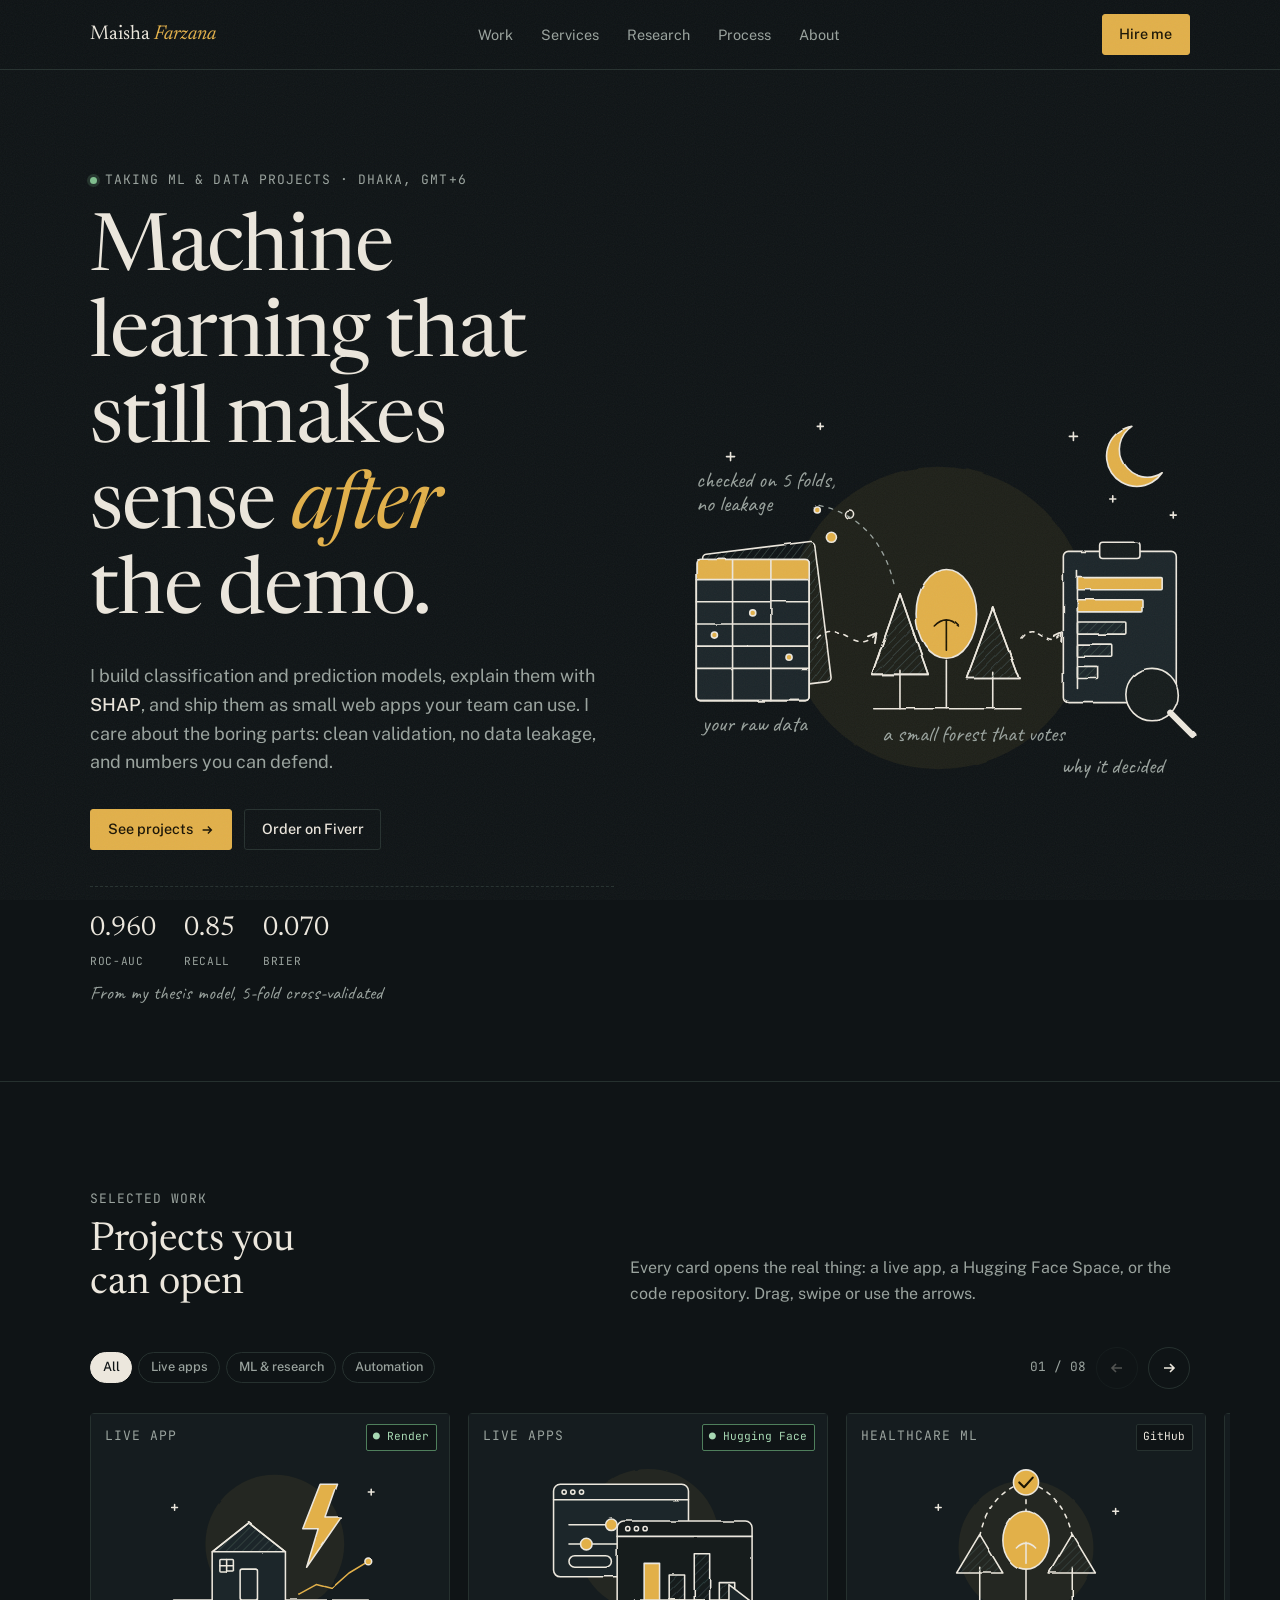
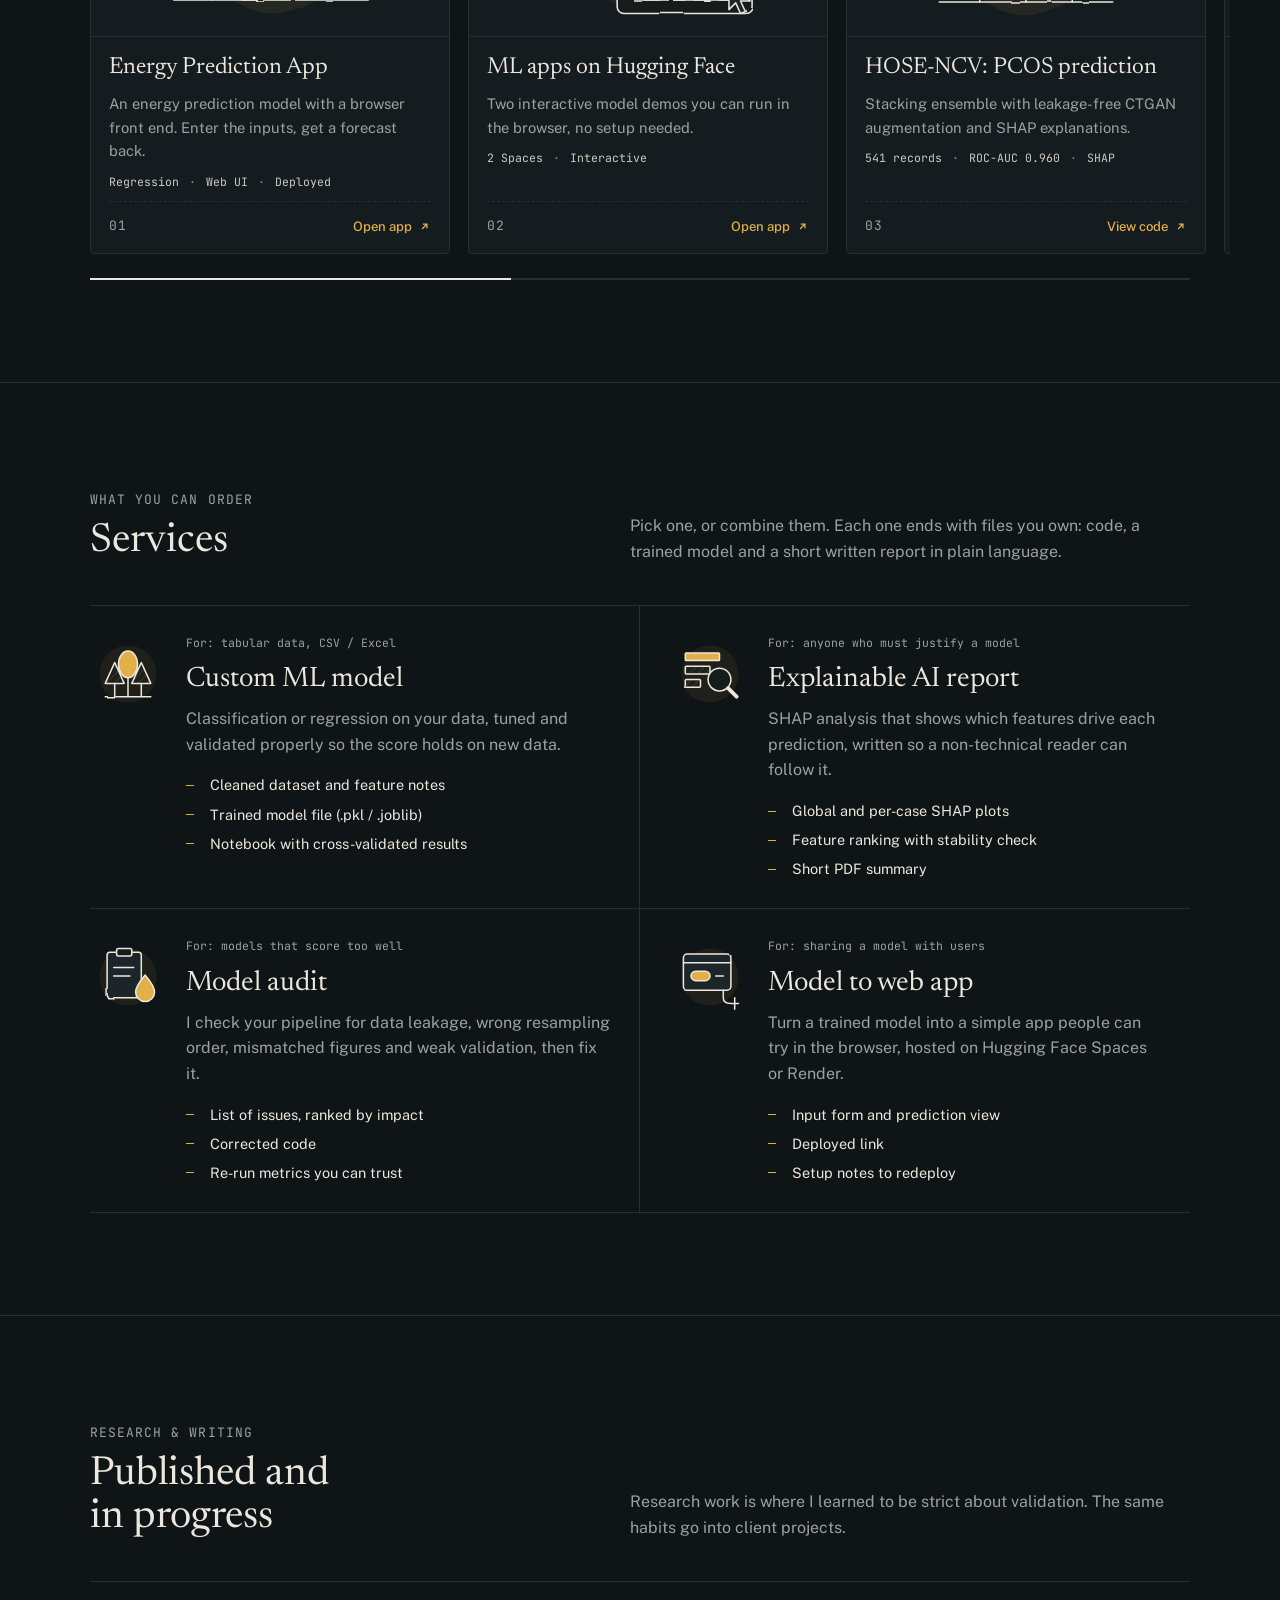
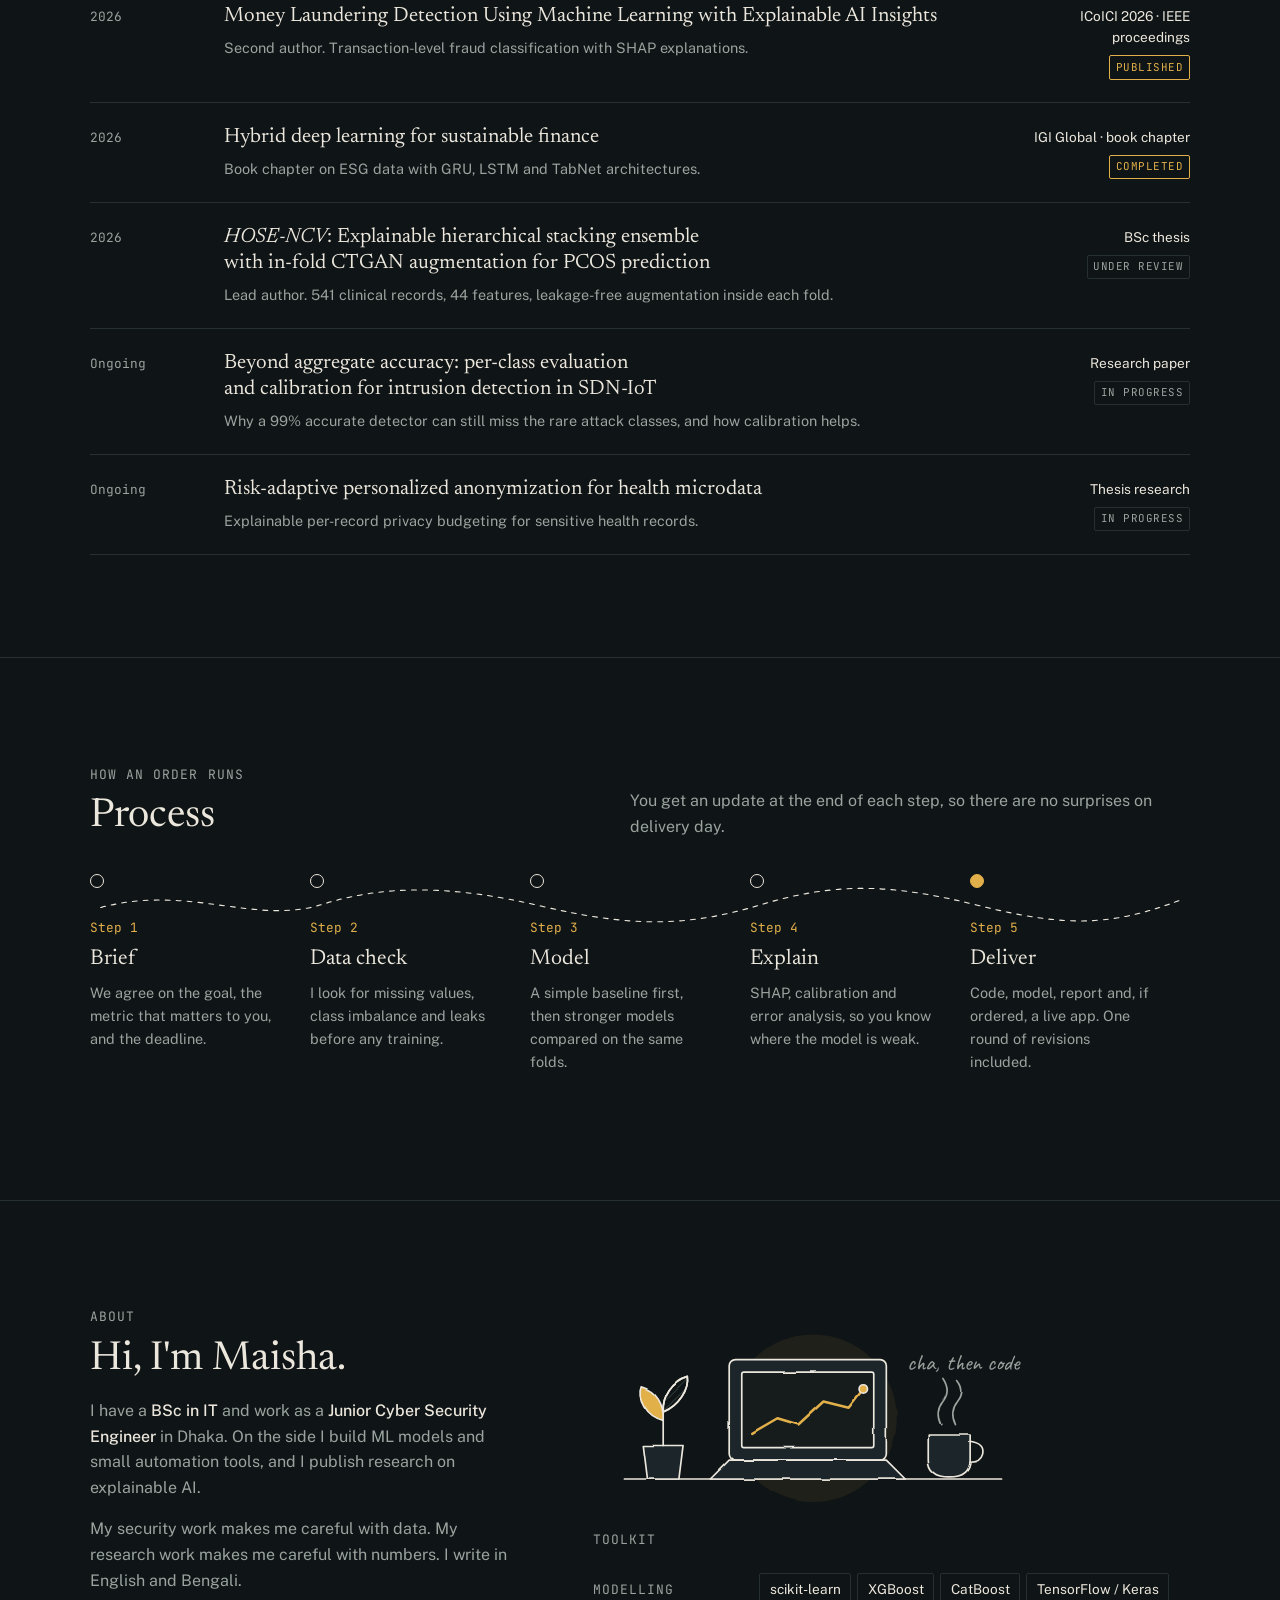
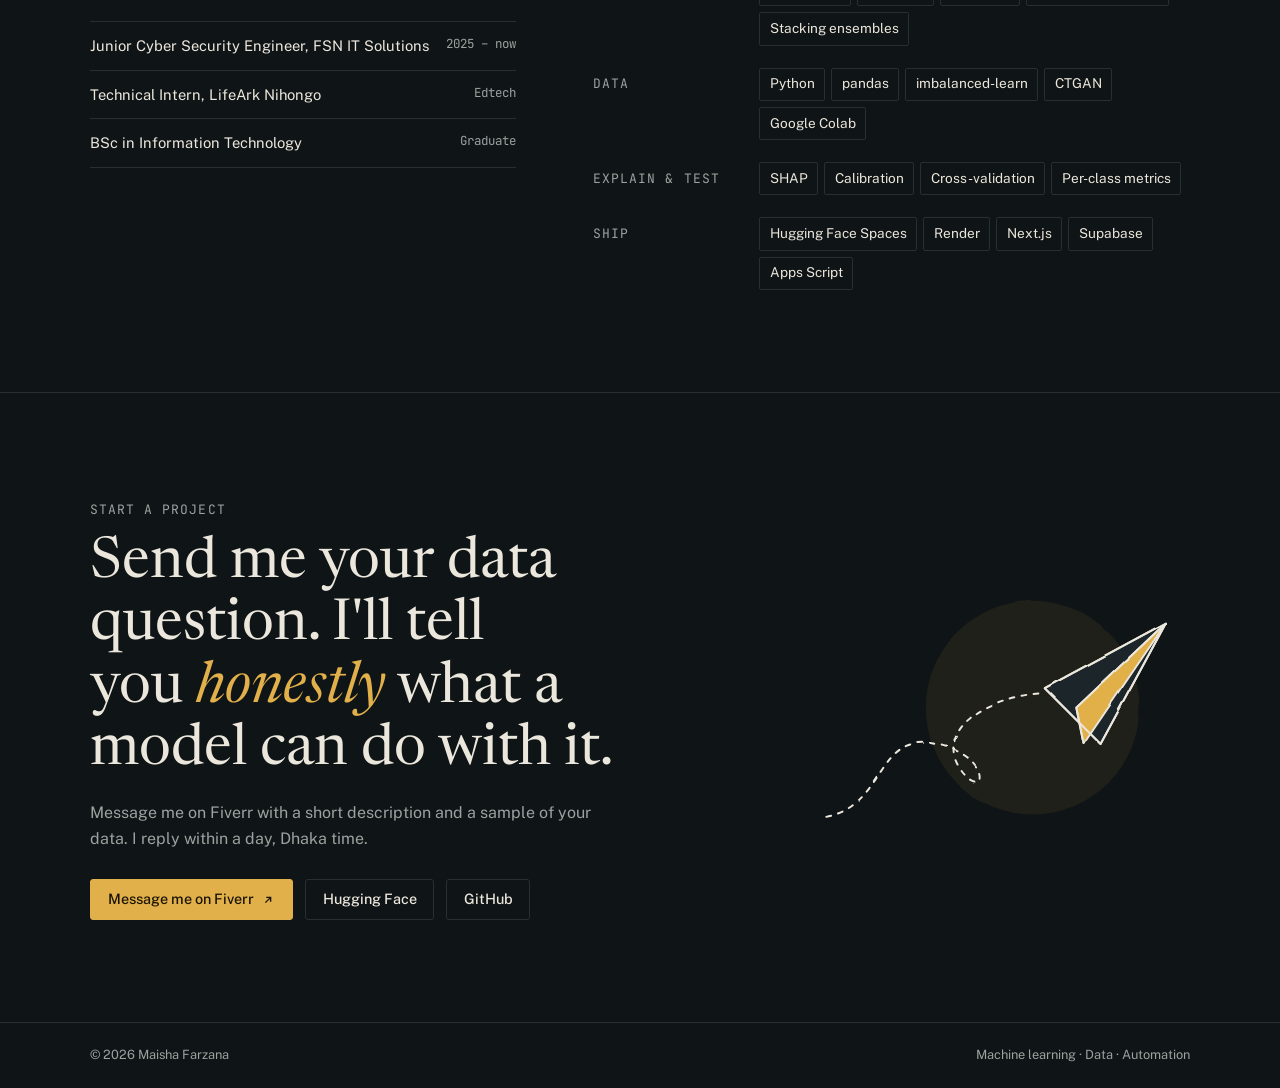
==== index.html @ e4afefec "Portfolio Site" ====
<!doctype html>
<html lang="en">
<head>
<meta charset="utf-8">
<meta name="viewport" content="width=device-width,initial-scale=1,viewport-fit=cover">
<title>Maisha Farzana — Machine Learning &amp; Data</title>
<meta name="description" content="Maisha Farzana builds machine learning models, explainable AI reports and small ML web apps. Selected projects, research and services.">
<meta name="author" content="Maisha Farzana">
<meta name="theme-color" content="#0F1416">
<meta property="og:type" content="website">
<meta property="og:title" content="Maisha Farzana — Machine Learning &amp; Data">
<meta property="og:description" content="ML models, explainable AI and model-to-web-app work. Projects, research and services.">
<link rel="icon" href="assets/img/favicon.svg" type="image/svg+xml">
<link rel="preconnect" href="https://fonts.googleapis.com">
<link rel="preconnect" href="https://fonts.gstatic.com" crossorigin>
<link rel="stylesheet" href="https://fonts.googleapis.com/css2?family=Newsreader:ital,opsz,wght@0,6..72,400;0,6..72,500;1,6..72,400;1,6..72,500&family=Public+Sans:wght@400;500;600&family=JetBrains+Mono:wght@400;500&family=Caveat:wght@500;600&display=swap">
<link rel="stylesheet" href="assets/css/style.css">
</head>
<body>

<!-- Shared drawing tools: pencil wobble, hatching, arrowhead -->
<svg class="defs" width="0" height="0" aria-hidden="true" focusable="false">
  <defs>
    <filter id="rough" x="-4%" y="-4%" width="108%" height="108%">
      <feTurbulence type="fractalNoise" baseFrequency="0.03" numOctaves="2" seed="7" result="n"/>
      <feDisplacementMap in="SourceGraphic" in2="n" scale="2.4" xChannelSelector="R" yChannelSelector="G"/>
    </filter>
    <pattern id="hatch" width="6" height="6" patternUnits="userSpaceOnUse" patternTransform="rotate(45)">
      <line class="hatch-line" x1="0" y1="0" x2="0" y2="6"/>
    </pattern>
    <marker id="arrow" viewBox="0 0 10 10" refX="7" refY="5" markerWidth="7" markerHeight="7" orient="auto-start-reverse">
      <path class="arrow-head" d="M1 1 L8 5 L1 9"/>
    </marker>
  </defs>
</svg>

<header class="top">
  <div class="wrap">
    <a class="brand" href="#top">Maisha <em>Farzana</em></a>
    <nav class="main" aria-label="Sections">
      <a href="#work">Work</a><a href="#services">Services</a><a href="#research">Research</a><a href="#process">Process</a><a href="#about">About</a>
    </nav>
    <a class="btn primary js-fiverr" href="#contact">Hire me</a>
  </div>
</header>

<main id="top">
  <!-- HERO -->
  <section class="hero">
    <div class="wrap hero-grid">
      <div class="hero-copy">
        <span class="label status"><i></i>Taking ML &amp; data projects · Dhaka, GMT+6</span>
        <h1>Machine learning that still makes sense <em>after</em> the demo.</h1>
        <p class="lede">I build classification and prediction models, explain them with <strong>SHAP</strong>, and ship them as small web apps your team can use. I care about the boring parts: clean validation, no data leakage, and numbers you can defend.</p>
        <div class="cta-row">
          <a class="btn primary" href="#work">See projects
            <svg viewBox="0 0 16 16" fill="none" stroke="currentColor" stroke-width="1.6"><path d="M3 8h10M9 4l4 4-4 4"/></svg></a>
          <a class="btn js-fiverr" href="#contact">Order on Fiverr</a>
        </div>
        <dl class="proof">
          <div><dt>ROC-AUC</dt><dd>0.960</dd></div>
          <div><dt>Recall</dt><dd>0.85</dd></div>
          <div><dt>Brier</dt><dd>0.070</dd></div>
          <p class="proof-note">From my thesis model, 5-fold cross-validated</p>
        </dl>
      </div>

      <figure class="hero-art">
        <svg class="art" viewBox="0 0 520 400" role="img" aria-labelledby="heroArtTitle">
          <title id="heroArtTitle">Illustration: a spreadsheet of raw data feeds a small forest of decision trees, which produces an explained bar chart.</title>
          <g filter="url(#rough)">
            <circle class="b" cx="270" cy="230" r="150"/>
            <!-- moon + stars -->
            <g class="float">
              <path class="a" d="M462 40 A30 30 0 1 0 492 86 A24 24 0 1 1 462 40 Z"/>
            </g>
            <path class="twinkle" d="M400 50 l8 0 M404 46 l0 8 M440 112 l6 0 M443 109 l0 6 M500 128 l6 0 M503 125 l0 6"/>
            <path class="twinkle t2" d="M60 70 l8 0 M64 66 l0 8 M150 40 l6 0 M153 37 l0 6"/>

            <!-- raw data sheets -->
            <rect class="h" x="44" y="160" width="112" height="140" rx="4" transform="rotate(-7 100 230)"/>
            <rect class="f" x="30" y="172" width="112" height="140" rx="4"/>
            <rect class="a" x="30" y="172" width="112" height="20" rx="4" style="stroke:none"/>
            <rect x="30" y="172" width="112" height="140" rx="4"/>
            <path d="M30 192 H142 M30 214 H142 M30 236 H142 M30 258 H142 M30 280 H142 M66 172 V312 M104 172 V312"/>
            <circle class="a" cx="86" cy="225" r="3"/><circle class="a" cx="122" cy="269" r="3"/><circle class="a" cx="48" cy="247" r="3"/>
            <!-- loose data points -->
            <g class="float f2">
              <circle class="a" cx="164" cy="150" r="5"/><circle cx="182" cy="128" r="4"/><circle class="a" cx="150" cy="122" r="3"/>
            </g>

            <path class="d" d="M150 250 C 172 228, 188 270, 208 246" marker-end="url(#arrow)"/>

            <!-- forest -->
            <path d="M206 320 H352"/>
            <path d="M232 320 V282 M278 320 V272 M324 320 V284"/>
            <path class="h" d="M232 206 L260 286 H204 Z"/>
            <path d="M232 206 L260 286 H204 Z"/>
            <g class="sway"><ellipse class="a" cx="278" cy="226" rx="30" ry="44"/>
              <path d="M266 238 Q 278 226 290 238 M278 232 V262" style="stroke:var(--signal-ink)"/></g>
            <path class="h" d="M324 220 L350 290 H298 Z"/>
            <path d="M324 220 L350 290 H298 Z"/>

            <path class="d" d="M352 250 C 368 230, 378 266, 392 246" marker-end="url(#arrow)"/>

            <!-- explained result -->
            <rect class="f" x="394" y="164" width="112" height="150" rx="5"/>
            <rect x="430" y="155" width="40" height="16" rx="3" style="fill:var(--ink-2)"/>
            <path d="M408 184 V300"/>
            <rect class="a" x="408" y="190" width="84" height="12" rx="1"/>
            <rect class="a" x="408" y="212" width="64" height="12" rx="1"/>
            <rect class="h" x="408" y="234" width="48" height="12" rx="1"/>
            <rect class="h" x="408" y="256" width="34" height="12" rx="1"/>
            <rect class="h" x="408" y="278" width="20" height="12" rx="1"/>
            <g class="float f3">
              <circle cx="482" cy="306" r="26" style="fill:var(--ink-2)"/>
              <path d="M500 324 L522 346" style="stroke-width:6"/>
            </g>
          </g>
          <!-- handwritten notes sit outside the wobble filter so they stay crisp -->
          <text class="hand" x="36" y="342">your raw data</text>
          <text class="hand" x="214" y="352">a small forest that votes</text>
          <text class="hand" x="392" y="384">why it decided</text>
          <path class="note-line d" d="M226 196 Q 210 130 150 118"/>
          <text class="hand" x="30" y="100">checked on 5 folds,</text>
          <text class="hand" x="30" y="124">no leakage</text>
        </svg>
      </figure>
    </div>
  </section>

  <!-- WORK -->
  <section class="block" id="work">
    <div class="wrap">
      <div class="block-head">
        <div><span class="label">Selected work</span><h2>Projects you can open</h2></div>
        <p>Every card opens the real thing: a live app, a Hugging Face Space, or the code repository. Drag, swipe or use the arrows.</p>
      </div>

      <div class="tray-bar">
        <div class="filters" role="group" aria-label="Filter projects">
          <button class="chip" data-f="all" aria-pressed="true">All</button>
          <button class="chip" data-f="app" aria-pressed="false">Live apps</button>
          <button class="chip" data-f="ml" aria-pressed="false">ML &amp; research</button>
          <button class="chip" data-f="auto" aria-pressed="false">Automation</button>
        </div>
        <div class="tray-ctrl">
          <span class="counter" id="counter">01 / 08</span>
          <button class="arrow" id="prev" aria-label="Previous project"><svg viewBox="0 0 16 16" fill="none" stroke="currentColor" stroke-width="1.6"><path d="M13 8H3M7 4L3 8l4 4"/></svg></button>
          <button class="arrow" id="next" aria-label="Next project"><svg viewBox="0 0 16 16" fill="none" stroke="currentColor" stroke-width="1.6"><path d="M3 8h10M9 4l4 4-4 4"/></svg></button>
        </div>
      </div>

      <div class="tray-outer">
        <div class="tray" id="tray" tabindex="0" aria-label="Projects carousel"></div>
      </div>
      <div class="progress" aria-hidden="true"><i id="bar"></i></div>
    </div>
  </section>

  <!-- SERVICES -->
  <section class="block" id="services">
    <div class="wrap">
      <div class="block-head">
        <div><span class="label">What you can order</span><h2>Services</h2></div>
        <p>Pick one, or combine them. Each one ends with files you own: code, a trained model and a short written report in plain language.</p>
      </div>
      <div class="services">
        <article class="svc">
          <div class="spot" data-spot="model"></div>
          <div class="svc-text">
            <span class="for">For: tabular data, CSV / Excel</span>
            <h3>Custom ML model</h3>
            <p>Classification or regression on your data, tuned and validated properly so the score holds on new data.</p>
            <ul><li>Cleaned dataset and feature notes</li><li>Trained model file (.pkl / .joblib)</li><li>Notebook with cross-validated results</li></ul>
          </div>
        </article>
        <article class="svc">
          <div class="spot" data-spot="xai"></div>
          <div class="svc-text">
            <span class="for">For: anyone who must justify a model</span>
            <h3>Explainable AI report</h3>
            <p>SHAP analysis that shows which features drive each prediction, written so a non-technical reader can follow it.</p>
            <ul><li>Global and per-case SHAP plots</li><li>Feature ranking with stability check</li><li>Short PDF summary</li></ul>
          </div>
        </article>
        <article class="svc">
          <div class="spot" data-spot="audit"></div>
          <div class="svc-text">
            <span class="for">For: models that score too well</span>
            <h3>Model audit</h3>
            <p>I check your pipeline for data leakage, wrong resampling order, mismatched figures and weak validation, then fix it.</p>
            <ul><li>List of issues, ranked by impact</li><li>Corrected code</li><li>Re-run metrics you can trust</li></ul>
          </div>
        </article>
        <article class="svc">
          <div class="spot" data-spot="app"></div>
          <div class="svc-text">
            <span class="for">For: sharing a model with users</span>
            <h3>Model to web app</h3>
            <p>Turn a trained model into a simple app people can try in the browser, hosted on Hugging Face Spaces or Render.</p>
            <ul><li>Input form and prediction view</li><li>Deployed link</li><li>Setup notes to redeploy</li></ul>
          </div>
        </article>
      </div>
    </div>
  </section>

  <!-- RESEARCH -->
  <section class="block" id="research">
    <div class="wrap">
      <div class="block-head">
        <div><span class="label">Research &amp; writing</span><h2>Published and in progress</h2></div>
        <p>Research work is where I learned to be strict about validation. The same habits go into client projects.</p>
      </div>
      <div class="papers">
        <article class="paper">
          <span class="yr">2026</span>
          <div><h3>Money Laundering Detection Using Machine Learning with Explainable AI Insights</h3>
            <p>Second author. Transaction-level fraud classification with SHAP explanations.</p></div>
          <span class="venue">ICoICI 2026 · IEEE proceedings<br><span class="tag on">Published</span></span>
        </article>
        <article class="paper">
          <span class="yr">2026</span>
          <div><h3>Hybrid deep learning for sustainable finance</h3>
            <p>Book chapter on ESG data with GRU, LSTM and TabNet architectures.</p></div>
          <span class="venue">IGI Global · book chapter<br><span class="tag on">Completed</span></span>
        </article>
        <article class="paper">
          <span class="yr">2026</span>
          <div><h3><em>HOSE-NCV</em>: Explainable hierarchical stacking ensemble with in-fold CTGAN augmentation for PCOS prediction</h3>
            <p>Lead author. 541 clinical records, 44 features, leakage-free augmentation inside each fold.</p></div>
          <span class="venue">BSc thesis<br><span class="tag">Under review</span></span>
        </article>
        <article class="paper">
          <span class="yr">Ongoing</span>
          <div><h3>Beyond aggregate accuracy: per-class evaluation and calibration for intrusion detection in SDN-IoT</h3>
            <p>Why a 99% accurate detector can still miss the rare attack classes, and how calibration helps.</p></div>
          <span class="venue">Research paper<br><span class="tag">In progress</span></span>
        </article>
        <article class="paper">
          <span class="yr">Ongoing</span>
          <div><h3>Risk-adaptive personalized anonymization for health microdata</h3>
            <p>Explainable per-record privacy budgeting for sensitive health records.</p></div>
          <span class="venue">Thesis research<br><span class="tag">In progress</span></span>
        </article>
      </div>
    </div>
  </section>

  <!-- PROCESS -->
  <section class="block" id="process">
    <div class="wrap">
      <div class="block-head">
        <div><span class="label">How an order runs</span><h2>Process</h2></div>
        <p>You get an update at the end of each step, so there are no surprises on delivery day.</p>
      </div>
      <svg class="art trail" viewBox="0 0 1000 70" preserveAspectRatio="none" aria-hidden="true">
        <path class="d" d="M10 40 C 90 6, 150 66, 210 36 S 330 8, 410 38 S 540 70, 610 36 S 730 6, 810 38 S 930 66, 990 30"/>
      </svg>
      <div class="steps">
        <div class="step"><span class="pin"></span><b>Step 1</b><h3>Brief</h3><p>We agree on the goal, the metric that matters to you, and the deadline.</p></div>
        <div class="step"><span class="pin"></span><b>Step 2</b><h3>Data check</h3><p>I look for missing values, class imbalance and leaks before any training.</p></div>
        <div class="step"><span class="pin"></span><b>Step 3</b><h3>Model</h3><p>A simple baseline first, then stronger models compared on the same folds.</p></div>
        <div class="step"><span class="pin"></span><b>Step 4</b><h3>Explain</h3><p>SHAP, calibration and error analysis, so you know where the model is weak.</p></div>
        <div class="step"><span class="pin on"></span><b>Step 5</b><h3>Deliver</h3><p>Code, model, report and, if ordered, a live app. One round of revisions included.</p></div>
      </div>
    </div>
  </section>

  <!-- ABOUT + TOOLKIT -->
  <section class="block" id="about">
    <div class="wrap split">
      <div class="about">
        <span class="label">About</span>
        <h2>Hi, I'm Maisha.</h2>
        <p>I have a <strong>BSc in IT</strong> and work as a <strong>Junior Cyber Security Engineer</strong> in Dhaka. On the side I build ML models and small automation tools, and I publish research on explainable AI.</p>
        <p>My security work makes me careful with data. My research work makes me careful with numbers. I write in English and Bengali.</p>
        <div class="cv">
          <div>Junior Cyber Security Engineer, FSN IT Solutions<span>2025 – now</span></div>
          <div>Technical Intern, LifeArk Nihongo<span>Edtech</span></div>
          <div>BSc in Information Technology<span>Graduate</span></div>
        </div>
      </div>
      <div class="kit">
        <figure class="desk">
          <svg class="art" viewBox="0 0 420 190" role="img" aria-label="Illustration of a desk with a laptop showing a chart, a cup of tea and a small plant.">
            <g filter="url(#rough)">
              <circle class="b" cx="210" cy="110" r="80"/>
              <path d="M30 168 H390"/>
              <!-- laptop -->
              <rect class="f" x="130" y="54" width="150" height="96" rx="6"/>
              <rect x="142" y="66" width="126" height="72" rx="2" style="fill:var(--ink-2)"/>
              <path class="as" d="M152 124 L176 110 L196 116 L220 94 L244 100 L258 82" style="stroke-width:2.4"/>
              <circle class="a" cx="258" cy="82" r="4"/>
              <path class="f" d="M112 168 L130 150 H280 L298 168 Z"/>
              <!-- tea -->
              <g>
                <path class="f" d="M320 126 H360 V150 Q 360 166 340 166 Q 320 166 320 150 Z"/>
                <path d="M360 132 Q 374 134 372 144 Q 370 152 360 152"/>
                <path class="steam" d="M332 116 Q 326 104 334 94 Q 342 84 334 72"/>
                <path class="steam s2" d="M346 116 Q 340 104 348 94 Q 356 84 348 74"/>
              </g>
              <!-- plant -->
              <path class="f" d="M52 168 L48 136 H86 L82 168 Z"/>
              <path d="M67 136 V104"/>
              <g class="sway"><path class="a" d="M67 112 C 50 108, 42 90, 46 80 C 60 84, 68 96, 67 112 Z"/>
              <path class="h" d="M67 104 C 82 98, 92 82, 90 70 C 76 74, 66 88, 67 104 Z"/>
              <path d="M67 104 C 82 98, 92 82, 90 70 C 76 74, 66 88, 67 104 Z"/></g>
            </g>
            <text class="hand" x="300" y="64">cha, then code</text>
          </svg>
        </figure>
        <span class="label">Toolkit</span>
        <div class="kit-row"><span class="label">Modelling</span><ul><li>scikit-learn</li><li>XGBoost</li><li>CatBoost</li><li>TensorFlow / Keras</li><li>Stacking ensembles</li></ul></div>
        <div class="kit-row"><span class="label">Data</span><ul><li>Python</li><li>pandas</li><li>imbalanced-learn</li><li>CTGAN</li><li>Google Colab</li></ul></div>
        <div class="kit-row"><span class="label">Explain &amp; test</span><ul><li>SHAP</li><li>Calibration</li><li>Cross-validation</li><li>Per-class metrics</li></ul></div>
        <div class="kit-row"><span class="label">Ship</span><ul><li>Hugging Face Spaces</li><li>Render</li><li>Next.js</li><li>Supabase</li><li>Apps Script</li></ul></div>
      </div>
    </div>
  </section>

  <!-- CONTACT -->
  <section class="block contact" id="contact">
    <div class="wrap contact-grid">
      <div>
        <span class="label">Start a project</span>
        <h2>Send me your data question. I'll tell you <em>honestly</em> what a model can do with it.</h2>
        <p>Message me on Fiverr with a short description and a sample of your data. I reply within a day, Dhaka time.</p>
        <div class="cta-row">
          <a class="btn primary js-fiverr-out" href="#" target="_blank" rel="noopener">Message me on Fiverr
            <svg viewBox="0 0 16 16" fill="none" stroke="currentColor" stroke-width="1.6"><path d="M5 11L11 5M6 5h5v5"/></svg></a>
          <a class="btn js-hf" href="#" target="_blank" rel="noopener">Hugging Face</a>
          <a class="btn js-gh" href="#" target="_blank" rel="noopener">GitHub</a>
        </div>
      </div>
      <svg class="art plane" viewBox="0 0 320 240" aria-hidden="true">
        <g filter="url(#rough)">
          <circle class="b" cx="190" cy="120" r="88"/>
          <path class="d" d="M20 210 C 70 200, 60 140, 110 150 S 150 200, 130 170 S 150 110, 200 108"/>
          <g class="float">
            <path class="f" d="M200 104 L300 50 L246 150 Z"/>
            <path class="a" d="M300 50 L226 120 L232 150 Z"/>
            <path d="M200 104 L300 50 L246 150 Z M300 50 L226 120 L232 150"/>
          </g>
        </g>
      </svg>
    </div>
  </section>
</main>

<footer><div class="wrap"><span>© 2026 Maisha Farzana</span><span>Machine learning · Data · Automation</span></div></footer>

<script src="assets/js/data.js"></script>
<script src="assets/js/art.js"></script>
<script src="assets/js/main.js"></script>
</body>
</html>
---- assets/css/style.css ----
/* Layout: ink-dark editorial page, left-aligned 12-col grid, one horizontal "specimen tray" carousel for work. */
:root{
  --ink:#0F1416;        /* page ground, ink with a teal bias */
  --ink-2:#151C1F;      /* raised surface */
  --line:#26312F;       /* hairlines */
  --paper:#ECE7DD;      /* primary text */
  --muted:#9AA39E;      /* secondary text */
  --signal:#E2B04A;     /* marigold accent, used sparingly */
  --signal-ink:#1A1405; /* text on accent */
  --fill:#1D282B;       /* illustration fill */
  --blob:rgba(226,176,74,.07); /* soft halo behind drawings */
  --hatch:#3B4946;      /* hatching lines */
  --display:"Newsreader", "Iowan Old Style", Georgia, serif;
  --body:"Public Sans", "Segoe UI", system-ui, sans-serif;
  --mono:"JetBrains Mono", ui-monospace, "SFMono-Regular", Menlo, monospace;
  --hand:"Caveat", "Segoe Print", "Bradley Hand", cursive;
  --step--1:.8125rem; --step-0:1rem; --step-1:1.25rem; --step-2:1.75rem; --step-3:2.5rem; --step-4:clamp(2.6rem,6.2vw,5rem);
  --wrap:1180px;
  color-scheme:dark;
}
*{box-sizing:border-box}
html{scroll-behavior:smooth}
@media (prefers-reduced-motion:reduce){html{scroll-behavior:auto}*{transition:none!important;animation:none!important}}
body{background:var(--ink);color:var(--paper);font-family:var(--body);font-size:var(--step-0);line-height:1.6;margin:0;-webkit-font-smoothing:antialiased}
a{color:inherit}
:focus-visible{outline:2px solid var(--signal);outline-offset:3px;border-radius:2px}
.wrap{max-width:var(--wrap);margin-inline:auto;padding-inline:clamp(16px,4vw,40px)}
.label{font-family:var(--mono);font-size:var(--step--1);letter-spacing:.08em;text-transform:uppercase;color:var(--muted)}
h1,h2,h3{font-family:var(--display);font-weight:400;text-wrap:balance;margin:0;line-height:1.08}
p{margin:0}

/* Header */
header.top{position:sticky;top:env(safe-area-inset-top,0px);z-index:10;background:color-mix(in srgb,var(--ink) 88%,transparent);backdrop-filter:blur(8px);border-bottom:1px solid var(--line)}
header.top .wrap{display:flex;align-items:center;justify-content:space-between;gap:16px;padding-block:14px}
.brand{font-family:var(--display);font-size:1.25rem;text-decoration:none;white-space:nowrap}
.brand em{color:var(--signal);font-style:italic}
nav.main{display:flex;gap:clamp(12px,2.4vw,28px);font-size:.9rem;color:var(--muted)}
nav.main a{text-decoration:none;transition:color .2s}
nav.main a:hover{color:var(--paper)}
@media (max-width:720px){nav.main{display:none}}
.btn{display:inline-flex;align-items:center;gap:.55em;font:500 .9rem/1 var(--body);padding:.85em 1.15em;border-radius:3px;text-decoration:none;border:1px solid var(--line);transition:background .2s,border-color .2s,color .2s;cursor:pointer;background:none;color:var(--paper)}
.btn:hover{border-color:var(--muted)}
.btn.primary{background:var(--signal);color:var(--signal-ink);border-color:var(--signal)}
.btn.primary:hover{background:#ECC066;border-color:#ECC066}
.btn svg{width:14px;height:14px}

/* Hero */
.hero{padding-block:clamp(48px,8vw,96px) clamp(40px,6vw,72px)}
.hero-grid{display:grid;grid-template-columns:minmax(0,6fr) minmax(0,6fr);gap:clamp(24px,4vw,56px);align-items:center}
@media (max-width:900px){.hero-grid{grid-template-columns:1fr}}
.hero h1{font-size:var(--step-4);letter-spacing:-.015em;margin-block:18px 24px}
.hero h1 em{font-style:italic;color:var(--signal)}
.hero .lede{font-size:1.125rem;color:var(--muted);max-width:52ch}
.hero .lede strong{color:var(--paper);font-weight:500}
.cta-row{display:flex;flex-wrap:wrap;gap:12px;margin-top:32px}
.status{display:inline-flex;align-items:center;gap:8px}
.status i{width:7px;height:7px;border-radius:50%;background:#7FBF8E;box-shadow:0 0 0 3px rgba(127,191,142,.18)}

/* Section scaffolding */
section.block{padding-block:clamp(56px,8vw,104px);border-top:1px solid var(--line)}
.block-head{display:grid;grid-template-columns:minmax(0,4fr) minmax(0,8fr);gap:24px;margin-bottom:40px;align-items:end}
@media (max-width:820px){.block-head{grid-template-columns:1fr}}
.block-head h2{font-size:var(--step-3);margin-top:10px}
.block-head p{color:var(--muted);max-width:56ch;justify-self:end}
@media (max-width:820px){.block-head p{justify-self:start}}

/* Carousel */
.tray-bar{display:flex;align-items:center;justify-content:space-between;gap:16px;margin-bottom:20px;flex-wrap:wrap}
.filters{display:flex;gap:6px;flex-wrap:wrap}
.chip{font:500 .8rem/1 var(--body);padding:.6em .9em;border-radius:99px;border:1px solid var(--line);background:none;color:var(--muted);cursor:pointer;transition:all .2s}
.chip:hover{color:var(--paper)}
.chip[aria-pressed="true"]{background:var(--paper);color:var(--ink);border-color:var(--paper)}
.tray-ctrl{display:flex;align-items:center;gap:10px}
.counter{font-family:var(--mono);font-size:.8rem;color:var(--muted);font-variant-numeric:tabular-nums;min-width:5.5ch;text-align:right}
.arrow{width:42px;height:42px;display:grid;place-items:center;border:1px solid var(--line);background:none;color:var(--paper);border-radius:50%;cursor:pointer;transition:border-color .2s,opacity .2s}
.arrow:hover:not(:disabled){border-color:var(--paper)}
.arrow:disabled{opacity:.3;cursor:default}
.arrow svg{width:16px;height:16px}
.tray-outer{margin-inline:calc(-1 * clamp(16px,4vw,40px))}
.tray{display:flex;gap:18px;overflow-x:auto;scroll-snap-type:x mandatory;scroll-padding-inline:clamp(16px,4vw,40px);padding:4px clamp(16px,4vw,40px) 20px;scrollbar-width:none;cursor:grab}
.tray::-webkit-scrollbar{display:none}
.tray.dragging{cursor:grabbing;scroll-snap-type:none}
.tray.dragging .card{pointer-events:none}
.card{flex:0 0 clamp(270px,30vw,360px);scroll-snap-align:start;display:flex;flex-direction:column;text-decoration:none;border:1px solid var(--line);border-radius:4px;background:var(--ink-2);transition:border-color .25s,transform .25s;min-width:0}
.card:hover{border-color:var(--muted);transform:translateY(-3px)}
.card[hidden]{display:none!important}
.plate{position:relative;aspect-ratio:16/10;max-width:100%;border-bottom:1px solid var(--line);overflow:hidden}
.plate .art{width:100%;height:100%;display:block}
.plate .kind{position:absolute;left:14px;top:12px}
.plate .dest{position:absolute;right:12px;top:10px;font-family:var(--mono);font-size:.7rem;padding:.35em .6em;border-radius:2px;background:var(--ink);border:1px solid var(--line);color:var(--paper)}
.plate .dest.live{border-color:#4F7F5C;color:#A7D8B3}
.card-body{display:flex;flex-direction:column;gap:10px;padding:18px 18px 16px;flex:1}
.card h3{font-size:1.45rem;line-height:1.15}
.card p{color:var(--muted);font-size:.92rem}
.facts{font-family:var(--mono);font-size:.72rem;color:var(--paper);opacity:.85;display:flex;flex-wrap:wrap;gap:4px 10px}
.facts span+span::before{content:"·";margin-right:10px;color:var(--muted)}
.card-foot{margin-top:auto;padding-top:14px;border-top:1px dashed var(--line);display:flex;justify-content:space-between;align-items:center;font-size:.82rem}
.card-foot .go{display:inline-flex;align-items:center;gap:6px;color:var(--signal);font-weight:500}
.card-foot .go svg{width:13px;height:13px;transition:transform .2s}
.card:hover .go svg{transform:translate(2px,-2px)}
.progress{height:2px;background:var(--line);margin-top:4px;position:relative;overflow:hidden}
.progress i{position:absolute;inset:0 auto 0 0;background:var(--paper);width:20%;transition:left .15s,width .15s}

/* Services */
.services{display:grid;grid-template-columns:repeat(2,minmax(0,1fr));border-top:1px solid var(--line)}
@media (max-width:760px){.services{grid-template-columns:1fr}}
.svc{padding:28px clamp(0px,2vw,28px) 28px 0;border-bottom:1px solid var(--line);display:grid;grid-template-columns:76px minmax(0,1fr);gap:20px;align-items:start}
.svc-text{display:grid;gap:12px;min-width:0}
.spot{width:76px;height:76px}
.spot .art{width:100%;height:100%}
.services .svc:nth-child(odd){border-right:1px solid var(--line)}
.services .svc:nth-child(even){padding-left:clamp(0px,3vw,32px)}
@media (max-width:760px){.services .svc:nth-child(odd){border-right:0}.services .svc:nth-child(even){padding-left:0}}
.svc h3{font-size:var(--step-2)}
.svc p{color:var(--muted);max-width:48ch}
.svc ul{list-style:none;margin:4px 0 0;padding:0;display:grid;gap:6px;font-size:.9rem}
.svc li{display:grid;grid-template-columns:16px 1fr;gap:8px}
.svc li::before{content:"";width:8px;height:1px;background:var(--signal);margin-top:.8em}
.svc .for{font-family:var(--mono);font-size:.72rem;color:var(--muted)}

/* Research list */
.papers{display:grid;border-top:1px solid var(--line)}
.paper{display:grid;grid-template-columns:110px minmax(0,1fr) 180px;gap:24px;padding-block:22px;border-bottom:1px solid var(--line);align-items:baseline}
@media (max-width:760px){.paper{grid-template-columns:1fr;gap:6px}}
.paper .yr{font-family:var(--mono);font-size:.8rem;color:var(--muted);font-variant-numeric:tabular-nums}
.paper h3{font-size:1.3rem;line-height:1.25}
.paper h3 em{font-style:italic}
.paper p{color:var(--muted);font-size:.9rem;margin-top:6px}
.paper .venue{font-size:.85rem;color:var(--paper);text-align:right}
@media (max-width:760px){.paper .venue{text-align:left}}
.tag{display:inline-block;font-family:var(--mono);font-size:.68rem;letter-spacing:.05em;text-transform:uppercase;padding:.25em .5em;border:1px solid var(--line);border-radius:2px;color:var(--muted);margin-top:6px}
.tag.on{border-color:var(--signal);color:var(--signal)}

/* Process */
.steps{display:grid;grid-template-columns:repeat(5,minmax(0,1fr));gap:0;counter-reset:s}
@media (max-width:960px){.steps{grid-template-columns:repeat(2,minmax(0,1fr))}}
@media (max-width:520px){.steps{grid-template-columns:1fr}}
.step{padding:22px 20px 24px 0;border-top:1px solid var(--paper);display:grid;gap:10px;align-content:start;margin-right:16px}
.step b{font-family:var(--mono);font-weight:400;font-size:.8rem;color:var(--signal)}
.step h3{font-size:1.35rem}
.step p{color:var(--muted);font-size:.9rem}

/* Toolkit + about */
.split{display:grid;grid-template-columns:minmax(0,5fr) minmax(0,7fr);gap:clamp(32px,6vw,80px)}
@media (max-width:860px){.split{grid-template-columns:1fr}}
.about p{color:var(--muted);margin-top:16px;max-width:58ch}
.about p strong{color:var(--paper);font-weight:500}
.cv{margin-top:28px;display:grid;border-top:1px solid var(--line)}
.cv div{display:grid;grid-template-columns:minmax(0,1fr) auto;gap:16px;padding-block:12px;border-bottom:1px solid var(--line);font-size:.92rem}
.cv span{color:var(--muted);font-family:var(--mono);font-size:.78rem;white-space:nowrap}
.kit{display:grid;gap:22px}
.kit-row{display:grid;grid-template-columns:150px minmax(0,1fr);gap:16px;align-items:baseline}
@media (max-width:520px){.kit-row{grid-template-columns:1fr;gap:6px}}
.kit-row ul{list-style:none;margin:0;padding:0;display:flex;flex-wrap:wrap;gap:6px}
.kit-row li{font-size:.85rem;padding:.35em .7em;border:1px solid var(--line);border-radius:2px}

/* Contact */
.contact{padding-block:clamp(64px,10vw,128px)}
.contact h2{font-size:clamp(2.1rem,4.6vw,3.6rem);max-width:20ch}
.contact h2 em{font-style:italic;color:var(--signal)}
.contact p{color:var(--muted);max-width:52ch;margin-top:18px}
.contact .cta-row{margin-top:28px}
footer{border-top:1px solid var(--line);padding-block:22px;color:var(--muted);font-size:.8rem}
footer .wrap{display:flex;justify-content:space-between;gap:12px;flex-wrap:wrap}

/* ================= Illustrations ================= */
.defs{position:absolute;width:0;height:0;overflow:hidden}
.hatch-line{stroke:var(--hatch);stroke-width:1.3}
.arrow-head{fill:none;stroke:var(--paper);stroke-width:1.6;stroke-linecap:round;stroke-linejoin:round}
.art{overflow:visible}
.art g, .art path, .art rect, .art circle, .art ellipse{stroke:var(--paper);stroke-width:1.6;fill:none;stroke-linecap:round;stroke-linejoin:round}
.art .f{fill:var(--fill)}
.art .a{fill:var(--signal)}
.art .h{fill:url(#hatch)}
.art .b{fill:var(--blob);stroke:none}
.art .d{stroke-dasharray:4 6}
.art .as{stroke:var(--signal)}
.art text{font-family:var(--mono);fill:var(--paper)}
.art .tag-ink{font-size:11px;fill:var(--signal-ink);font-weight:500}
.art .big-mono{font-size:54px;fill:var(--signal)}
.art .hand{font-family:var(--hand);font-size:22px;fill:var(--muted)}
.art .note-line{stroke:var(--muted);fill:none;stroke-width:1.3}
.art .lift{transition:transform .35s cubic-bezier(.2,.7,.2,1);transform-box:fill-box}
.card:hover .art .lift{transform:translateY(-6px)}
.plate{background:var(--ink-2)}
.plate .art{padding:26px 10px 4px}

.hero-art{margin:0}
.hero-art .art{width:100%;height:auto;display:block}
.proof{display:flex;flex-wrap:wrap;gap:8px 28px;margin:36px 0 0;padding-top:20px;border-top:1px dashed var(--line);align-items:baseline}
.proof div{display:flex;flex-direction:column-reverse;gap:2px}
.proof dt{font-family:var(--mono);font-size:.7rem;letter-spacing:.06em;text-transform:uppercase;color:var(--muted)}
.proof dd{margin:0;font-family:var(--display);font-size:1.7rem;font-variant-numeric:tabular-nums}
.proof-note{flex-basis:100%;font-family:var(--hand);font-size:1.2rem;color:var(--muted)}

.trail{width:100%;height:48px;display:block;margin-bottom:-24px}
@media (max-width:960px){.trail{display:none}}
.pin{width:14px;height:14px;border-radius:50%;background:var(--ink);border:1.5px solid var(--paper);margin-top:-30px;position:relative;z-index:1}
.pin.on{background:var(--signal);border-color:var(--signal)}
@media (max-width:960px){.pin{display:none}}
.step{border-top:0;padding-top:0}
.step b{margin-top:4px}

.about h2{font-size:var(--step-3);margin-top:10px}
.desk{margin:0 0 6px}
.desk .art{width:100%;max-width:440px;height:auto;display:block}

.contact-grid{display:grid;grid-template-columns:minmax(0,7fr) minmax(0,4fr);gap:32px;align-items:center}
@media (max-width:820px){.contact-grid{grid-template-columns:1fr}.plane{max-width:260px}}
.contact h2{margin-top:12px}
.plane{width:100%;height:auto}

/* gentle motion */
@keyframes float{0%,100%{transform:translateY(0)}50%{transform:translateY(-6px)}}
@keyframes sway{0%,100%{transform:rotate(-2deg)}50%{transform:rotate(2deg)}}
@keyframes twinkle{0%,100%{opacity:1}50%{opacity:.35}}
@keyframes steam{0%{opacity:.9;transform:translateY(0)}100%{opacity:0;transform:translateY(-10px)}}
.art .float{animation:float 6s ease-in-out infinite;transform-box:fill-box}
.art .f2{animation-duration:7.5s;animation-delay:-2s}
.art .f3{animation-duration:8s;animation-delay:-4s}
.art .sway{animation:sway 7s ease-in-out infinite;transform-box:fill-box;transform-origin:50% 100%}
.art .twinkle{animation:twinkle 3.5s ease-in-out infinite}
.art .t2{animation-delay:-1.7s}
.art .steam{animation:steam 3s ease-out infinite;stroke:var(--muted)}
.art .s2{animation-delay:-1.5s}

/* faint paper grain over the whole page */
body::before{content:"";position:fixed;inset:0;pointer-events:none;z-index:50;opacity:.05;
  background-image:url("data:image/svg+xml,%3Csvg xmlns='http://www.w3.org/2000/svg' width='160' height='160'%3E%3Cfilter id='g'%3E%3CfeTurbulence type='fractalNoise' baseFrequency='.9' numOctaves='2' stitchTiles='stitch'/%3E%3C/filter%3E%3Crect width='100%25' height='100%25' filter='url(%23g)'/%3E%3C/svg%3E")}
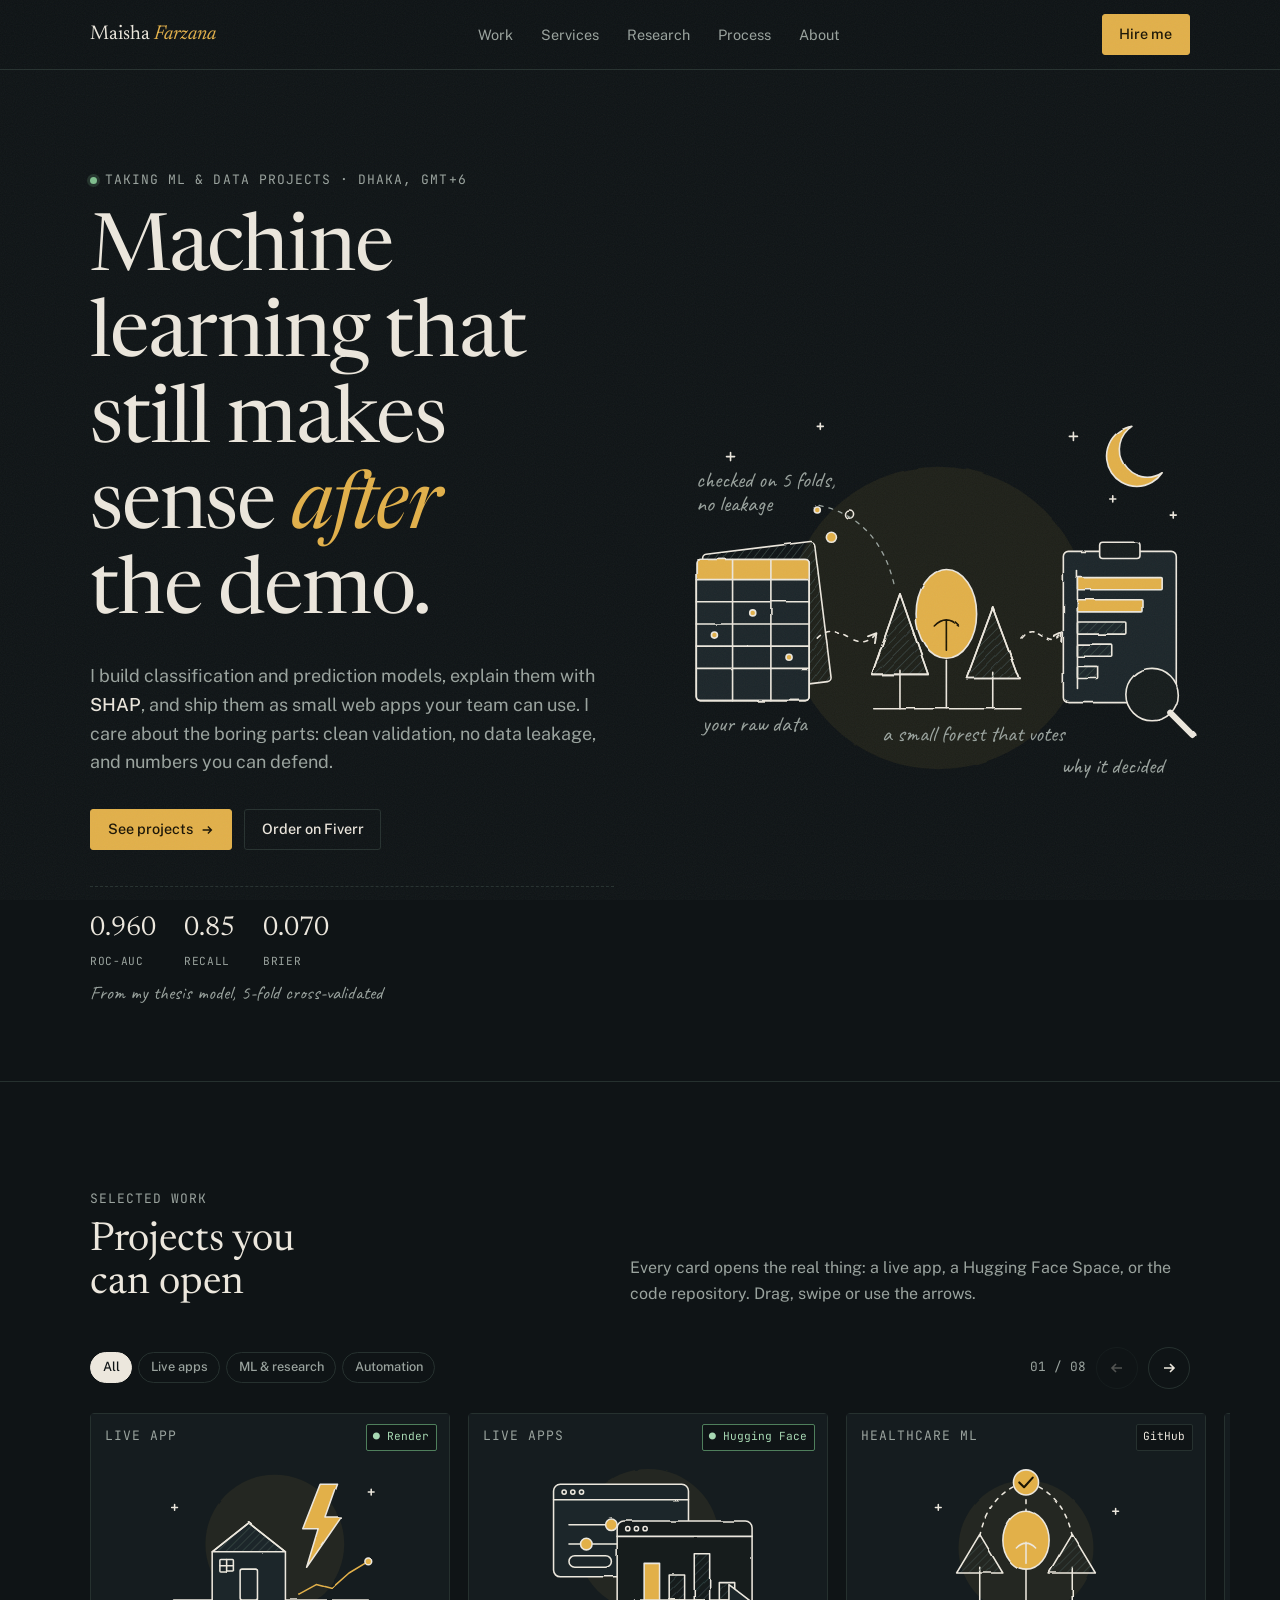
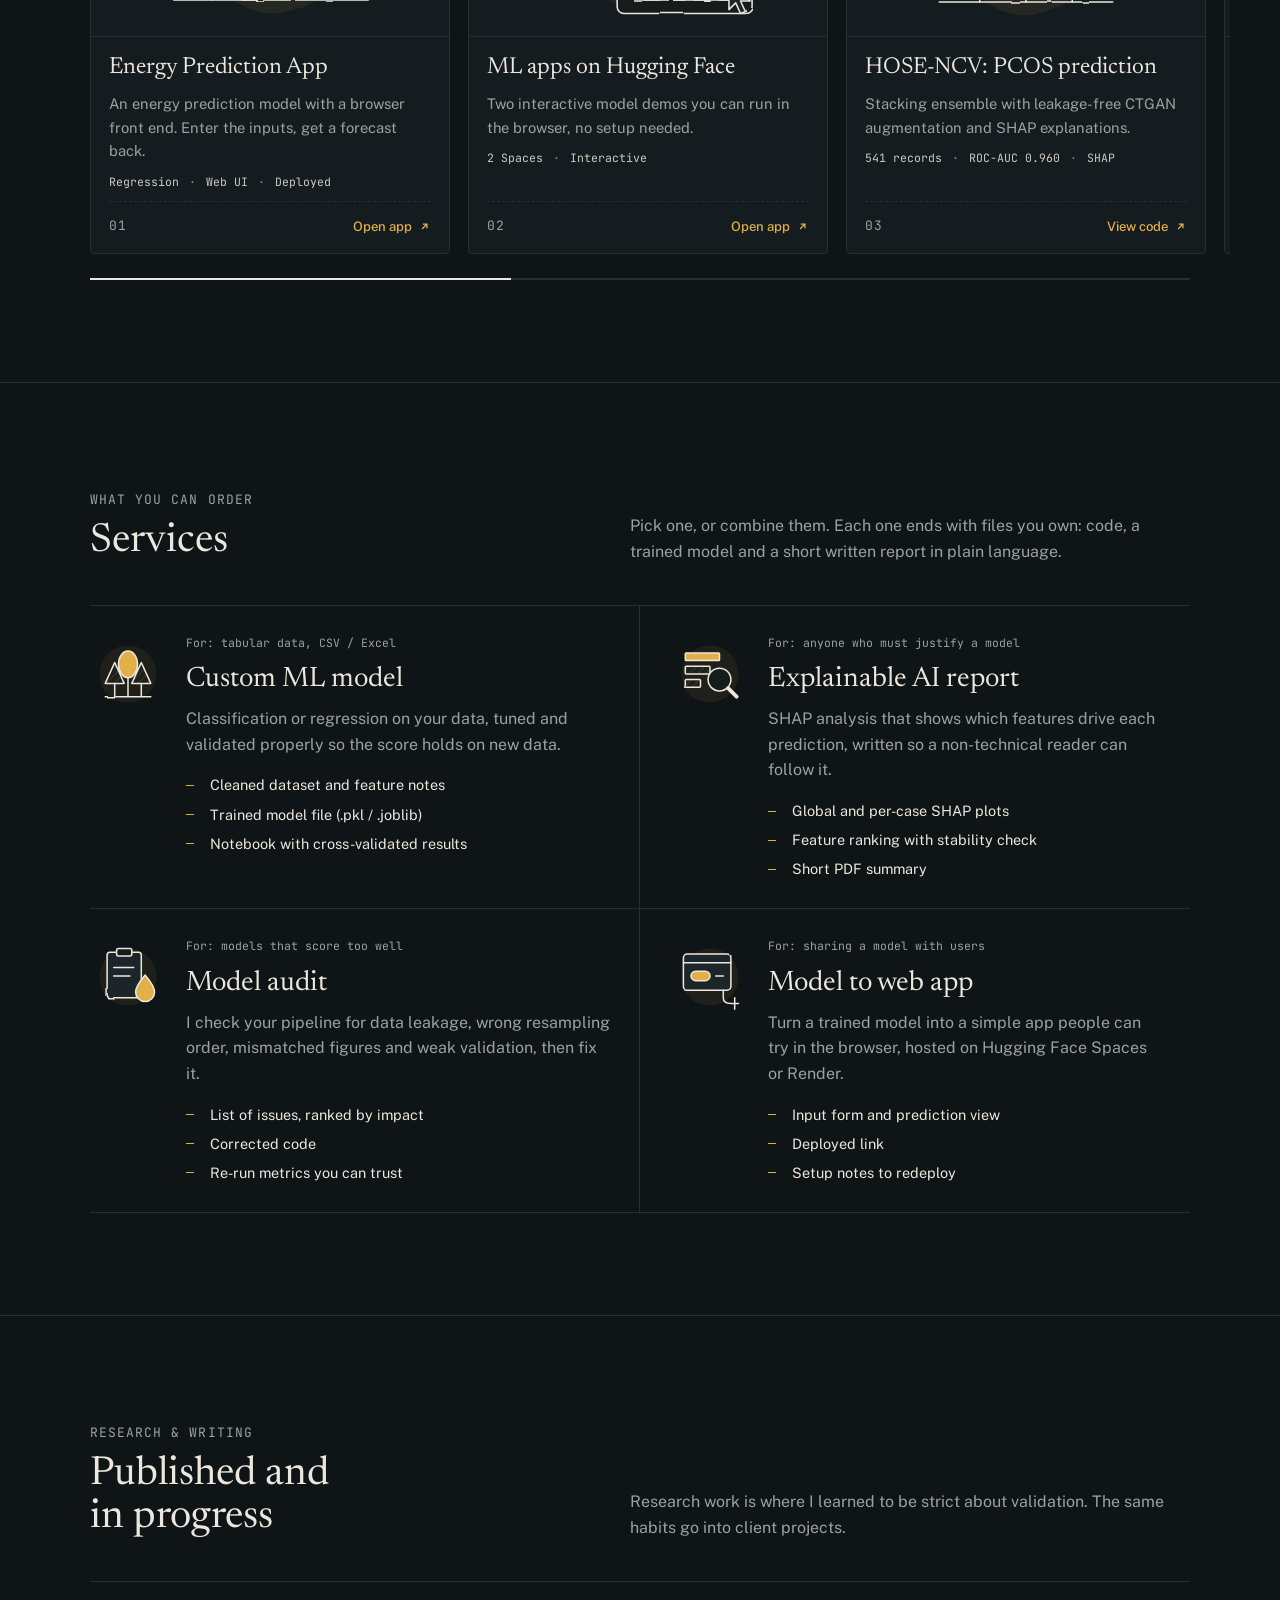
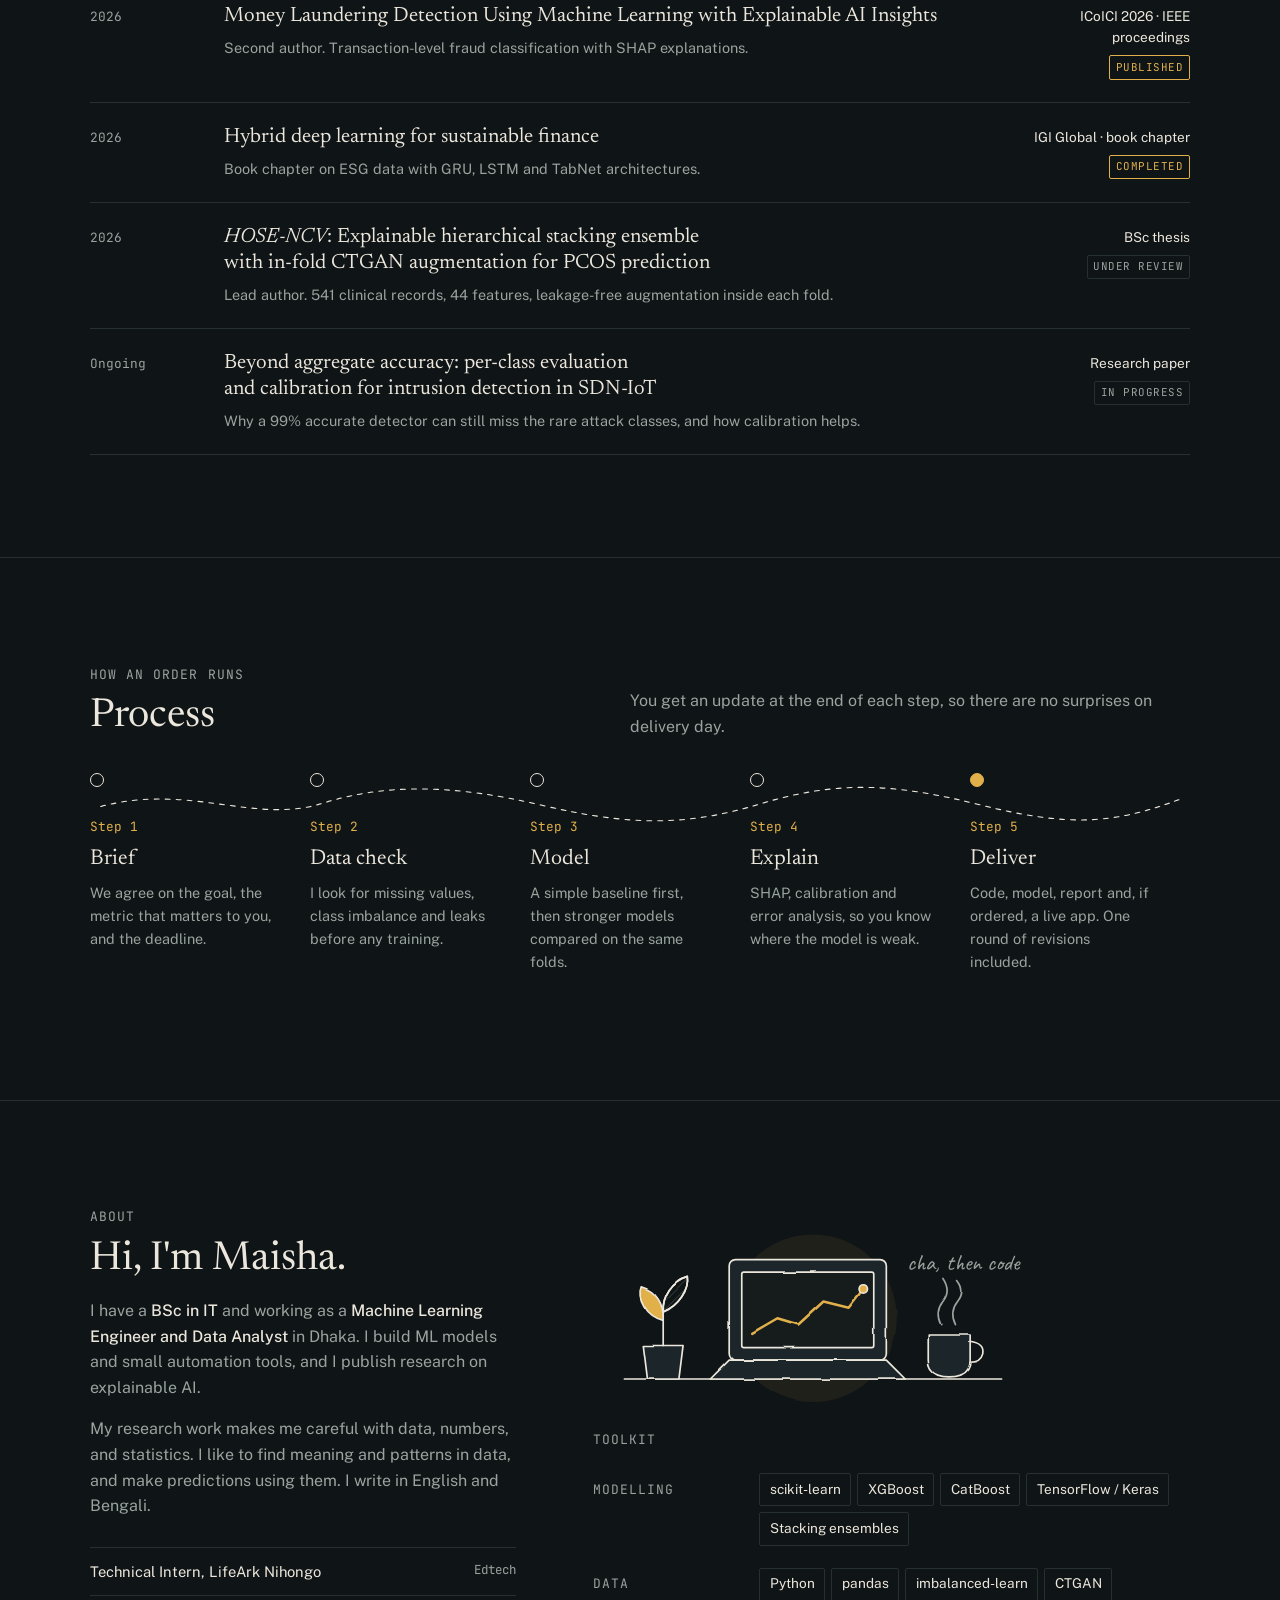
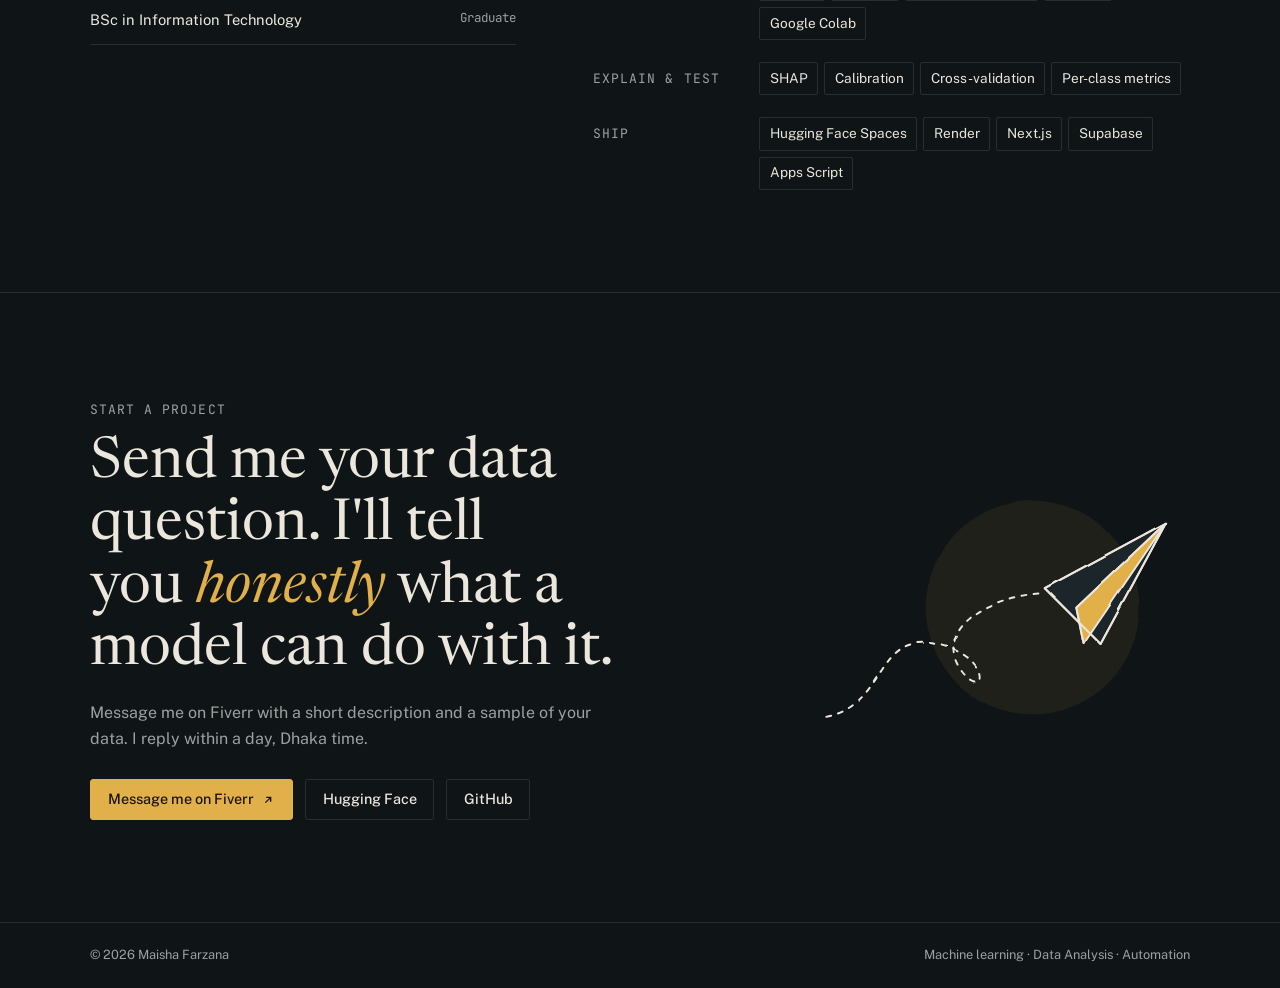
==== commit 139a8dfa: "Update job title and description in index.html" ====
--- a/index.html
+++ b/index.html
@@ -238,12 +238,7 @@
             <p>Why a 99% accurate detector can still miss the rare attack classes, and how calibration helps.</p></div>
           <span class="venue">Research paper<br><span class="tag">In progress</span></span>
         </article>
-        <article class="paper">
-          <span class="yr">Ongoing</span>
-          <div><h3>Risk-adaptive personalized anonymization for health microdata</h3>
-            <p>Explainable per-record privacy budgeting for sensitive health records.</p></div>
-          <span class="venue">Thesis research<br><span class="tag">In progress</span></span>
-        </article>
+    
       </div>
     </div>
   </section>
@@ -274,10 +269,9 @@
       <div class="about">
         <span class="label">About</span>
         <h2>Hi, I'm Maisha.</h2>
-        <p>I have a <strong>BSc in IT</strong> and work as a <strong>Junior Cyber Security Engineer</strong> in Dhaka. On the side I build ML models and small automation tools, and I publish research on explainable AI.</p>
-        <p>My security work makes me careful with data. My research work makes me careful with numbers. I write in English and Bengali.</p>
+        <p>I have a <strong>BSc in IT</strong> and working as a <strong>Machine Learning Engineer and Data Analyst</strong> in Dhaka. I build ML models and small automation tools, and I publish research on explainable AI.</p>
+        <p>My research work makes me careful with data, numbers, and statistics. I like to find meaning and patterns in data, and make predictions using them. I write in English and Bengali.</p>
         <div class="cv">
-          <div>Junior Cyber Security Engineer, FSN IT Solutions<span>2025 – now</span></div>
           <div>Technical Intern, LifeArk Nihongo<span>Edtech</span></div>
           <div>BSc in Information Technology<span>Graduate</span></div>
         </div>
@@ -349,7 +343,7 @@
   </section>
 </main>
 
-<footer><div class="wrap"><span>© 2026 Maisha Farzana</span><span>Machine learning · Data · Automation</span></div></footer>
+<footer><div class="wrap"><span>© 2026 Maisha Farzana</span><span>Machine learning · Data Analysis · Automation</span></div></footer>
 
 <script src="assets/js/data.js"></script>
 <script src="assets/js/art.js"></script>
